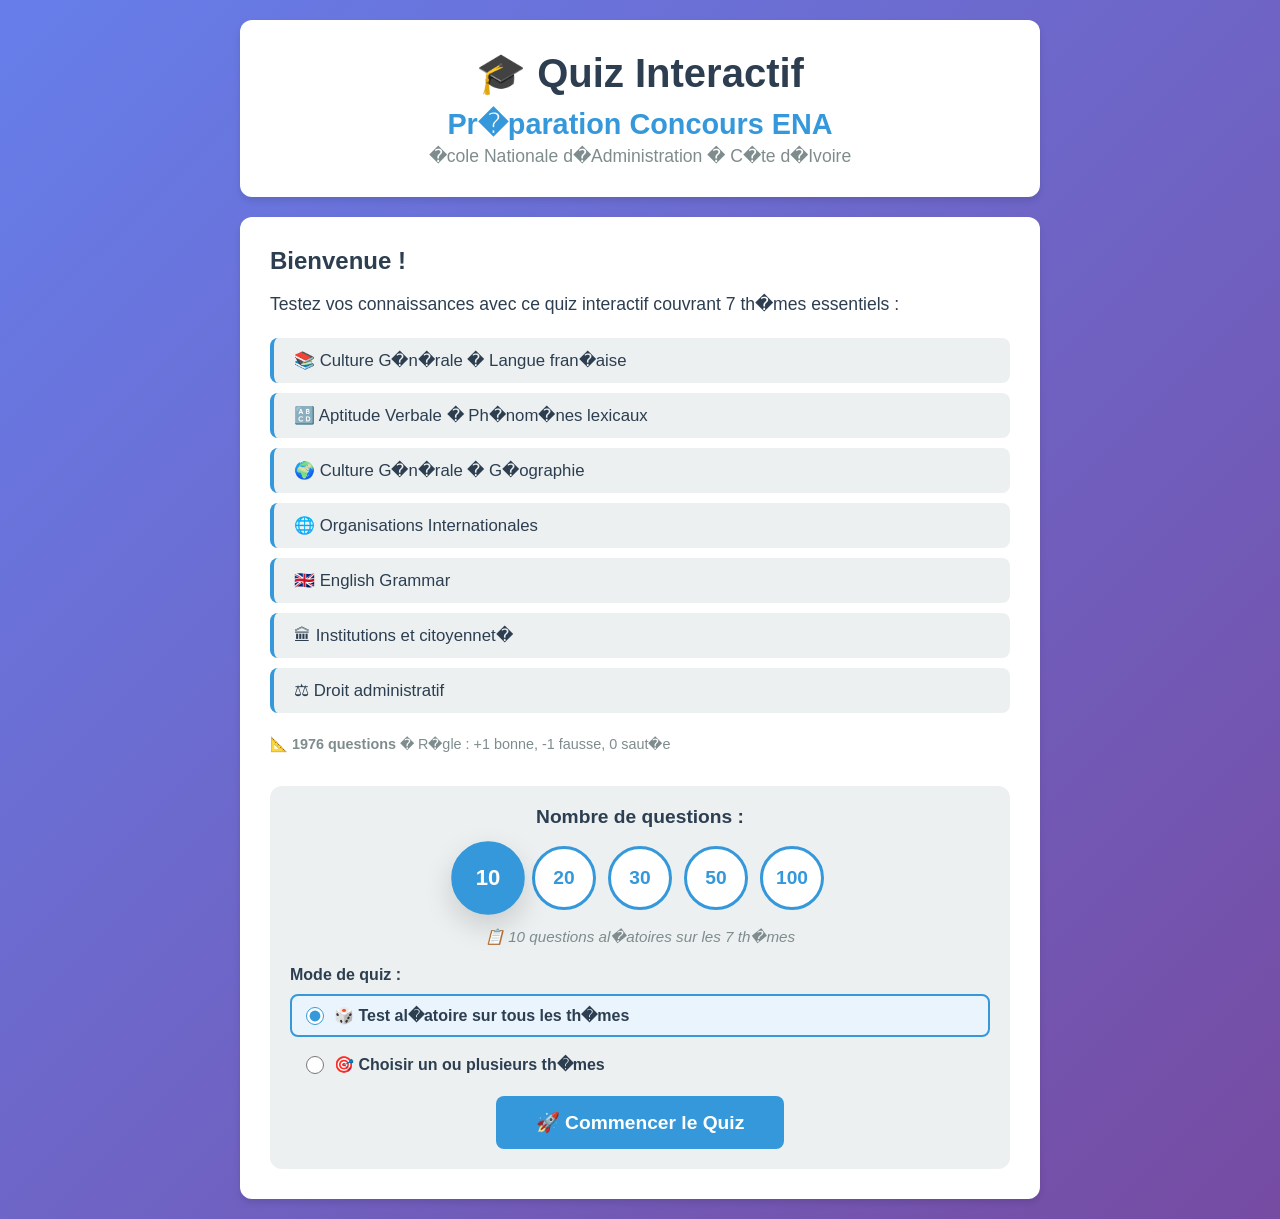
==== docs/index.html @ 9b7393ab "fix: update hardcoded total questions count to 1976 in HTML" ====
<!DOCTYPE html>
<html lang="fr">
<head>
    <meta charset="UTF-8">
    <meta name="viewport" content="width=device-width, initial-scale=1.0">
    <title>Quiz - Pr�paration Concours ENA</title>
    <link rel="stylesheet" href="style.css">
</head>
<body>
    <div class="container">
        <!-- Page d accueil -->
        <div id="home-page" class="page active">
            <div class="header">
                <h1>&#127891; Quiz Interactif</h1>
                <h2>Pr�paration Concours ENA</h2>
                <p class="subtitle">�cole Nationale d�Administration � C�te d�Ivoire</p>
            </div>
            
            <div class="content">
                <div class="welcome-box">
                    <h3>Bienvenue !</h3>
                    <p>Testez vos connaissances avec ce quiz interactif couvrant 7 th�mes essentiels :</p>
                    <ul class="themes-list">
                        <li>&#128218; Culture G�n�rale � Langue fran�aise</li>
                        <li>&#128288; Aptitude Verbale � Ph�nom�nes lexicaux</li>
                        <li>&#127757; Culture G�n�rale � G�ographie</li>
                        <li>&#127760; Organisations Internationales</li>
                        <li>&#127468;&#127463; English Grammar</li>
                        <li>&#127963; Institutions et citoyennet�</li>
                        <li>&#9878; Droit administratif</li>
                    </ul>
                    <p style="margin-top:12px;font-size:0.9em;color:#7f8c8d;">&#128208; <strong>1976 questions</strong> � R�gle : +1 bonne, -1 fausse, 0 saut�e</p>
                </div>
                
                <div class="start-box">
                    <label>Nombre de questions :</label>
                    <div class="question-count-options">
                        <button class="count-btn active" data-count="10">10</button>
                        <button class="count-btn" data-count="20">20</button>
                        <button class="count-btn" data-count="30">30</button>
                        <button class="count-btn" data-count="50">50</button>
                        <button class="count-btn" data-count="100">100</button>
                    </div>
                    <p class="question-count-info" id="count-info">&#128203; 10 questions al�atoires sur les 7 th�mes</p>

                    <div class="quiz-mode-section">
                        <p><strong>Mode de quiz :</strong></p>
                        <label>
                            <input type="radio" name="quiz-mode" id="mode-random" value="random" checked>
                            &#127922; Test al�atoire sur tous les th�mes
                        </label>
                        <label>
                            <input type="radio" name="quiz-mode" id="mode-selected" value="selected">
                            &#127919; Choisir un ou plusieurs th�mes
                        </label>
                    </div>

                    <div id="theme-selection" class="theme-selection hidden">
                        <p><strong>Th�mes � inclure :</strong></p>
                        <label><input type="checkbox" class="theme-checkbox" value="Culture G�n�rale � Langue fran�aise"> Culture G�n�rale � Langue fran�aise</label>
                        <label><input type="checkbox" class="theme-checkbox" value="Aptitude Verbale � Ph�nom�nes lexicaux"> Aptitude Verbale � Ph�nom�nes lexicaux</label>
                        <label><input type="checkbox" class="theme-checkbox" value="Culture G�n�rale � G�ographie et connaissances"> Culture G�n�rale � G�ographie et connaissances</label>
                        <label><input type="checkbox" class="theme-checkbox" value="Organisations Internationales"> Organisations Internationales</label>
                        <label><input type="checkbox" class="theme-checkbox" value="English Grammar"> English Grammar</label>
                        <label><input type="checkbox" class="theme-checkbox" value="Culture G�n�rale � Institutions et citoyennet�"> Culture G�n�rale � Institutions et citoyennet�</label>
                        <label><input type="checkbox" class="theme-checkbox" value="Droit administratif"> Droit administratif</label>
                    </div>
                    
                    <button id="start-btn" class="btn btn-primary">
                        &#128640; Commencer le Quiz
                    </button>
                </div>
            </div>
        </div>

        <!-- Page du quiz -->
        <div id="quiz-page" class="page">
            <div class="header">
                <h1>&#127891; Quiz ENA</h1>
                <div class="progress-info">
                    <div class="progress-bar">
                        <div id="progress-fill" class="progress-fill"></div>
                    </div>
                    <p id="progress-text">Question 1/10</p>
                </div>
            </div>
            
            <div class="content">
                <div class="question-box">
                    <div class="theme-badge" id="theme-badge">Th�me</div>
                    <h3 id="question-text">Question...</h3>
                    
                    <div id="options-container" class="options-container">
                    </div>

                    <button id="skip-btn" class="btn btn-secondary" type="button">
                        &#9197; Je passe
                    </button>
                    
                    <div id="feedback-box" class="feedback-box hidden">
                        <div id="feedback-content"></div>
                        <button id="next-btn" class="btn btn-primary">
                            Question suivante ?
                        </button>
                    </div>
                </div>
                
                <div class="score-display">
                    <span id="current-score">Score : 0</span>
                </div>
            </div>
        </div>

        <!-- Page des r�sultats -->
        <div id="results-page" class="page">
            <div class="header">
                <h1>&#127881; Quiz Termin� !</h1>
            </div>
            
            <div class="content">
                <div class="results-box">
                    <div class="score-circle">
                        <div class="score-value" id="final-score">0/10</div>
                        <div class="score-percentage" id="final-percentage">0%</div>
                    </div>
                    
                    <p id="encouragement-message" class="message"></p>
                    
                    <div class="stats-section">
                        <h3>&#128200; Statistiques par th�me</h3>
                        <div id="themes-stats"></div>
                    </div>
                    
                    <div class="recap-section">
                        <h3>&#128203; R�capitulatif des r�ponses</h3>
                        <div id="answers-recap"></div>
                    </div>
                    
                    <div class="action-buttons">
                        <button id="retry-btn" class="btn btn-primary">
                            &#128260; Refaire un quiz
                        </button>
                    </div>
                </div>
            </div>
        </div>
    </div>

    <script src="quiz_data.js?v=20260827-1"></script>
    <script src="script.js?v=20260827-1"></script>
</body>
</html>
---- docs/style.css ----
/* Quiz ENA - Styles */

:root {
    --primary-color: #2c3e50;
    --secondary-color: #3498db;
    --success-color: #27ae60;
    --error-color: #e74c3c;
    --warning-color: #f39c12;
    --background: #ecf0f1;
    --white: #ffffff;
    --text-dark: #2c3e50;
    --text-light: #7f8c8d;
    --border-radius: 12px;
    --shadow: 0 4px 6px rgba(0, 0, 0, 0.1);
    --shadow-lg: 0 10px 25px rgba(0, 0, 0, 0.15);
}

* {
    margin: 0;
    padding: 0;
    box-sizing: border-box;
}

body {
    font-family: 'Segoe UI', Tahoma, Geneva, Verdana, sans-serif;
    background: linear-gradient(135deg, #667eea 0%, #764ba2 100%);
    min-height: 100vh;
    display: flex;
    align-items: center;
    justify-content: center;
    padding: 20px;
    color: var(--text-dark);
}

.container {
    width: 100%;
    max-width: 800px;
    margin: 0 auto;
}

.page {
    display: none;
    animation: fadeIn 0.5s ease-in;
}

.page.active {
    display: block;
}

@keyframes fadeIn {
    from {
        opacity: 0;
        transform: translateY(20px);
    }
    to {
        opacity: 1;
        transform: translateY(0);
    }
}

.header {
    background: var(--white);
    padding: 30px;
    border-radius: var(--border-radius);
    box-shadow: var(--shadow);
    text-align: center;
    margin-bottom: 20px;
}

.header h1 {
    color: var(--primary-color);
    font-size: 2.5em;
    margin-bottom: 10px;
}

.header h2 {
    color: var(--secondary-color);
    font-size: 1.8em;
    margin-bottom: 5px;
}

.subtitle {
    color: var(--text-light);
    font-size: 1.1em;
}

.content {
    background: var(--white);
    padding: 30px;
    border-radius: var(--border-radius);
    box-shadow: var(--shadow);
}

/* Page d'accueil */
.welcome-box {
    margin-bottom: 30px;
}

.welcome-box h3 {
    color: var(--primary-color);
    font-size: 1.5em;
    margin-bottom: 15px;
}

.welcome-box p {
    color: var(--text-dark);
    font-size: 1.1em;
    margin-bottom: 15px;
    line-height: 1.6;
}

.themes-list {
    list-style: none;
    margin: 20px 0;
}

.themes-list li {
    background: var(--background);
    padding: 12px 20px;
    margin: 10px 0;
    border-radius: 8px;
    font-size: 1.05em;
    border-left: 4px solid var(--secondary-color);
}

.start-box {
    text-align: center;
    padding: 20px;
    background: var(--background);
    border-radius: var(--border-radius);
}

.start-box label {
    display: block;
    font-size: 1.2em;
    color: var(--text-dark);
    margin-bottom: 10px;
    font-weight: 600;
}

.question-count-options {
    display: flex;
    justify-content: center;
    gap: 12px;
    margin: 18px 0;
    flex-wrap: wrap;
}

.count-btn {
    width: 64px;
    height: 64px;
    border-radius: 50%;
    border: 3px solid var(--secondary-color);
    background: var(--white);
    color: var(--secondary-color);
    font-size: 1.2em;
    font-weight: 700;
    cursor: pointer;
    transition: all 0.3s ease;
    display: flex;
    align-items: center;
    justify-content: center;
}

.count-btn:hover {
    background: var(--secondary-color);
    color: var(--white);
    transform: scale(1.1);
    box-shadow: var(--shadow);
}

.count-btn.active {
    background: var(--secondary-color);
    color: var(--white);
    transform: scale(1.15);
    box-shadow: var(--shadow-lg);
}

.question-count-info {
    color: var(--text-light);
    font-size: 0.95em;
    margin-bottom: 18px;
    font-style: italic;
}

.btn {
    padding: 15px 40px;
    font-size: 1.2em;
    border: none;
    border-radius: 8px;
    cursor: pointer;
    transition: all 0.3s ease;
    font-weight: 600;
}

.btn-primary {
    background: var(--secondary-color);
    color: var(--white);
}

.btn-primary:hover {
    background: #2980b9;
    transform: translateY(-2px);
    box-shadow: var(--shadow-lg);
}

/* Barre de progression */
.progress-info {
    margin-top: 20px;
}

.progress-bar {
    width: 100%;
    height: 30px;
    background: var(--background);
    border-radius: 15px;
    overflow: hidden;
    margin-bottom: 10px;
}

.progress-fill {
    height: 100%;
    background: linear-gradient(90deg, var(--secondary-color), var(--success-color));
    transition: width 0.5s ease;
    width: 0%;
}

#progress-text {
    color: var(--text-light);
    font-size: 1.1em;
    font-weight: 600;
}

/* Questions */
.question-box {
    margin-bottom: 20px;
}

.theme-badge {
    display: inline-block;
    background: var(--secondary-color);
    color: var(--white);
    padding: 8px 16px;
    border-radius: 20px;
    font-size: 0.9em;
    margin-bottom: 15px;
}

#question-text {
    font-size: 1.4em;
    color: var(--primary-color);
    margin-bottom: 25px;
    line-height: 1.5;
}

.options-container {
    display: flex;
    flex-direction: column;
    gap: 15px;
}

.option-btn {
    width: 100%;
    padding: 18px 25px;
    font-size: 1.1em;
    text-align: left;
    background: var(--background);
    border: 2px solid transparent;
    border-radius: 10px;
    cursor: pointer;
    transition: all 0.3s ease;
    color: var(--text-dark);
}

.option-btn:hover {
    background: #d5dbdb;
    border-color: var(--secondary-color);
    transform: translateX(5px);
}

.option-btn.correct {
    background: var(--success-color);
    color: var(--white);
    border-color: var(--success-color);
}

.option-btn.incorrect {
    background: var(--error-color);
    color: var(--white);
    border-color: var(--error-color);
}

.option-btn:disabled {
    cursor: not-allowed;
    opacity: 0.7;
}

/* Feedback */
.feedback-box {
    margin-top: 25px;
    padding: 20px;
    border-radius: var(--border-radius);
    animation: slideDown 0.4s ease;
}

.feedback-box.hidden {
    display: none;
}

@keyframes slideDown {
    from {
        opacity: 0;
        transform: translateY(-10px);
    }
    to {
        opacity: 1;
        transform: translateY(0);
    }
}

.feedback-box.correct {
    background: #d4edda;
    border: 2px solid var(--success-color);
}

.feedback-box.incorrect {
    background: #f8d7da;
    border: 2px solid var(--error-color);
}

#feedback-content {
    margin-bottom: 15px;
}

.feedback-title {
    font-size: 1.3em;
    font-weight: 600;
    margin-bottom: 10px;
}

.feedback-text {
    font-size: 1.05em;
    line-height: 1.5;
}

/* Score */
.score-display {
    text-align: center;
    padding: 15px;
    background: var(--background);
    border-radius: var(--border-radius);
    font-size: 1.3em;
    font-weight: 600;
    color: var(--primary-color);
}

/* Résultats */
.results-box {
    text-align: center;
}

.score-circle {
    width: 200px;
    height: 200px;
    margin: 30px auto;
    border-radius: 50%;
    background: linear-gradient(135deg, var(--secondary-color), var(--success-color));
    display: flex;
    flex-direction: column;
    align-items: center;
    justify-content: center;
    color: var(--white);
    box-shadow: var(--shadow-lg);
}

.score-value {
    font-size: 2.5em;
    font-weight: 700;
}

.score-percentage {
    font-size: 1.5em;
    margin-top: 5px;
}

.message {
    font-size: 1.3em;
    color: var(--primary-color);
    margin: 20px 0;
    font-weight: 600;
}

/* Statistiques */
.stats-section, .recap-section {
    margin: 30px 0;
    text-align: left;
}

.stats-section h3, .recap-section h3 {
    color: var(--primary-color);
    font-size: 1.4em;
    margin-bottom: 15px;
    text-align: center;
}

.theme-stat {
    background: var(--background);
    padding: 15px;
    margin: 10px 0;
    border-radius: 8px;
    display: flex;
    justify-content: space-between;
    align-items: center;
}

.theme-name {
    font-weight: 600;
    color: var(--text-dark);
}

.theme-score {
    color: var(--secondary-color);
    font-weight: 600;
}

/* Récapitulatif */
.answer-item {
    background: var(--background);
    padding: 15px;
    margin: 10px 0;
    border-radius: 8px;
    border-left: 4px solid var(--text-light);
}

.answer-item.correct {
    border-left-color: var(--success-color);
}

.answer-item.incorrect {
    border-left-color: var(--error-color);
}

.answer-header {
    display: flex;
    justify-content: space-between;
    align-items: center;
    margin-bottom: 8px;
}

.answer-status {
    font-size: 1.2em;
}

.answer-question {
    font-weight: 600;
    color: var(--text-dark);
    margin-bottom: 8px;
}

.answer-detail {
    font-size: 0.95em;
    color: var(--text-light);
}

.action-buttons {
    margin-top: 30px;
}

/* Responsive */
@media (max-width: 768px) {
    .header h1 {
        font-size: 1.8em;
    }
    
    .header h2 {
        font-size: 1.3em;
    }
    
    #question-text {
        font-size: 1.2em;
    }
    
    .option-btn {
        font-size: 1em;
        padding: 15px 20px;
    }
    
    .score-circle {
        width: 150px;
        height: 150px;
    }
    
    .score-value {
        font-size: 2em;
    }
}

/* ===== Quiz Mode & Theme Selection ===== */
.hidden {
    display: none !important;
}

.quiz-mode-section {
    margin: 20px 0 10px;
    text-align: left;
}

.quiz-mode-section p {
    font-size: 1em;
    color: var(--text-dark);
    margin-bottom: 10px;
}

.quiz-mode-section label {
    display: flex;
    align-items: center;
    gap: 10px;
    padding: 10px 14px;
    margin: 6px 0;
    background: var(--background);
    border-radius: 8px;
    cursor: pointer;
    font-size: 1em;
    transition: background 0.2s;
    border: 2px solid transparent;
}

.quiz-mode-section label:hover {
    background: #dfe6e9;
}

.quiz-mode-section input[type="radio"] {
    accent-color: var(--secondary-color);
    width: 18px;
    height: 18px;
    cursor: pointer;
}

.quiz-mode-section input[type="radio"]:checked + span,
.quiz-mode-section label:has(input:checked) {
    border-color: var(--secondary-color);
    background: #eaf4fd;
    font-weight: 600;
}

.theme-selection {
    margin: 10px 0 16px;
    padding: 14px 18px;
    background: #f8f9fa;
    border-radius: 10px;
    border: 2px dashed #bdc3c7;
    text-align: left;
}

.theme-selection p {
    font-size: 0.95em;
    color: var(--text-dark);
    font-weight: 600;
    margin-bottom: 10px;
}

.theme-selection label {
    display: flex;
    align-items: center;
    gap: 10px;
    padding: 8px 10px;
    margin: 4px 0;
    border-radius: 6px;
    cursor: pointer;
    font-size: 0.95em;
    transition: background 0.15s;
}

.theme-selection label:hover {
    background: #dfe6e9;
}

.theme-selection input[type="checkbox"] {
    accent-color: var(--secondary-color);
    width: 17px;
    height: 17px;
    cursor: pointer;
}

.theme-selection label:has(input:checked) {
    background: #eaf4fd;
    font-weight: 600;
    color: #2980b9;
}
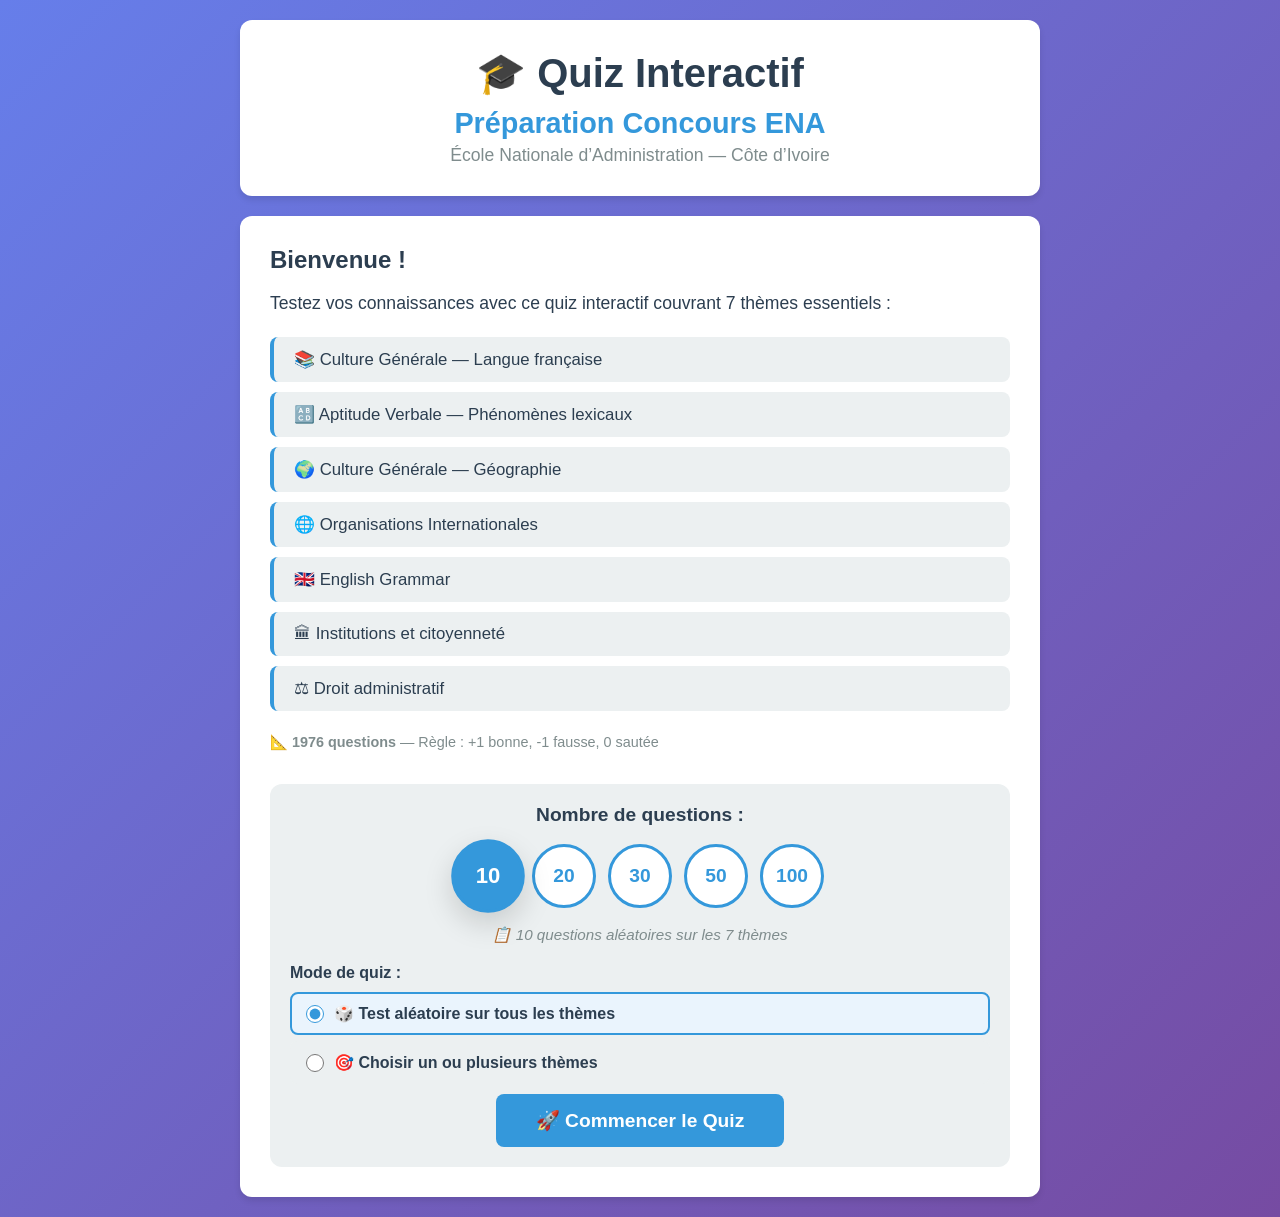
==== commit f5922bbf: "fix: restore UTF-8 encoding in HTML files" ====
--- a/docs/index.html
+++ b/docs/index.html
@@ -3,7 +3,7 @@
 <head>
     <meta charset="UTF-8">
     <meta name="viewport" content="width=device-width, initial-scale=1.0">
-    <title>Quiz - Pr�paration Concours ENA</title>
+    <title>Quiz - Préparation Concours ENA</title>
     <link rel="stylesheet" href="style.css">
 </head>
 <body>
@@ -12,24 +12,24 @@
         <div id="home-page" class="page active">
             <div class="header">
                 <h1>&#127891; Quiz Interactif</h1>
-                <h2>Pr�paration Concours ENA</h2>
-                <p class="subtitle">�cole Nationale d�Administration � C�te d�Ivoire</p>
+                <h2>Préparation Concours ENA</h2>
+                <p class="subtitle">École Nationale d’Administration — Côte d’Ivoire</p>
             </div>
             
             <div class="content">
                 <div class="welcome-box">
                     <h3>Bienvenue !</h3>
-                    <p>Testez vos connaissances avec ce quiz interactif couvrant 7 th�mes essentiels :</p>
+                    <p>Testez vos connaissances avec ce quiz interactif couvrant 7 thèmes essentiels :</p>
                     <ul class="themes-list">
-                        <li>&#128218; Culture G�n�rale � Langue fran�aise</li>
-                        <li>&#128288; Aptitude Verbale � Ph�nom�nes lexicaux</li>
-                        <li>&#127757; Culture G�n�rale � G�ographie</li>
+                        <li>&#128218; Culture Générale — Langue française</li>
+                        <li>&#128288; Aptitude Verbale — Phénomènes lexicaux</li>
+                        <li>&#127757; Culture Générale — Géographie</li>
                         <li>&#127760; Organisations Internationales</li>
                         <li>&#127468;&#127463; English Grammar</li>
-                        <li>&#127963; Institutions et citoyennet�</li>
+                        <li>&#127963; Institutions et citoyenneté</li>
                         <li>&#9878; Droit administratif</li>
                     </ul>
-                    <p style="margin-top:12px;font-size:0.9em;color:#7f8c8d;">&#128208; <strong>1976 questions</strong> � R�gle : +1 bonne, -1 fausse, 0 saut�e</p>
+                    <p style="margin-top:12px;font-size:0.9em;color:#7f8c8d;">&#128208; <strong>1976 questions</strong> — Règle : +1 bonne, -1 fausse, 0 sautée</p>
                 </div>
                 
                 <div class="start-box">
@@ -41,28 +41,28 @@
                         <button class="count-btn" data-count="50">50</button>
                         <button class="count-btn" data-count="100">100</button>
                     </div>
-                    <p class="question-count-info" id="count-info">&#128203; 10 questions al�atoires sur les 7 th�mes</p>
+                    <p class="question-count-info" id="count-info">&#128203; 10 questions aléatoires sur les 7 thèmes</p>
 
                     <div class="quiz-mode-section">
                         <p><strong>Mode de quiz :</strong></p>
                         <label>
                             <input type="radio" name="quiz-mode" id="mode-random" value="random" checked>
-                            &#127922; Test al�atoire sur tous les th�mes
+                            &#127922; Test aléatoire sur tous les thèmes
                         </label>
                         <label>
                             <input type="radio" name="quiz-mode" id="mode-selected" value="selected">
-                            &#127919; Choisir un ou plusieurs th�mes
+                            &#127919; Choisir un ou plusieurs thèmes
                         </label>
                     </div>
 
                     <div id="theme-selection" class="theme-selection hidden">
-                        <p><strong>Th�mes � inclure :</strong></p>
-                        <label><input type="checkbox" class="theme-checkbox" value="Culture G�n�rale � Langue fran�aise"> Culture G�n�rale � Langue fran�aise</label>
-                        <label><input type="checkbox" class="theme-checkbox" value="Aptitude Verbale � Ph�nom�nes lexicaux"> Aptitude Verbale � Ph�nom�nes lexicaux</label>
-                        <label><input type="checkbox" class="theme-checkbox" value="Culture G�n�rale � G�ographie et connaissances"> Culture G�n�rale � G�ographie et connaissances</label>
+                        <p><strong>Thèmes à inclure :</strong></p>
+                        <label><input type="checkbox" class="theme-checkbox" value="Culture Générale — Langue française"> Culture Générale — Langue française</label>
+                        <label><input type="checkbox" class="theme-checkbox" value="Aptitude Verbale — Phénomènes lexicaux"> Aptitude Verbale — Phénomènes lexicaux</label>
+                        <label><input type="checkbox" class="theme-checkbox" value="Culture Générale — Géographie et connaissances"> Culture Générale — Géographie et connaissances</label>
                         <label><input type="checkbox" class="theme-checkbox" value="Organisations Internationales"> Organisations Internationales</label>
                         <label><input type="checkbox" class="theme-checkbox" value="English Grammar"> English Grammar</label>
-                        <label><input type="checkbox" class="theme-checkbox" value="Culture G�n�rale � Institutions et citoyennet�"> Culture G�n�rale � Institutions et citoyennet�</label>
+                        <label><input type="checkbox" class="theme-checkbox" value="Culture Générale — Institutions et citoyenneté"> Culture Générale — Institutions et citoyenneté</label>
                         <label><input type="checkbox" class="theme-checkbox" value="Droit administratif"> Droit administratif</label>
                     </div>
                     
@@ -87,7 +87,7 @@
             
             <div class="content">
                 <div class="question-box">
-                    <div class="theme-badge" id="theme-badge">Th�me</div>
+                    <div class="theme-badge" id="theme-badge">Thème</div>
                     <h3 id="question-text">Question...</h3>
                     
                     <div id="options-container" class="options-container">
@@ -111,10 +111,10 @@
             </div>
         </div>
 
-        <!-- Page des r�sultats -->
+        <!-- Page des résultats -->
         <div id="results-page" class="page">
             <div class="header">
-                <h1>&#127881; Quiz Termin� !</h1>
+                <h1>&#127881; Quiz Terminé !</h1>
             </div>
             
             <div class="content">
@@ -127,12 +127,12 @@
                     <p id="encouragement-message" class="message"></p>
                     
                     <div class="stats-section">
-                        <h3>&#128200; Statistiques par th�me</h3>
+                        <h3>&#128200; Statistiques par thème</h3>
                         <div id="themes-stats"></div>
                     </div>
                     
                     <div class="recap-section">
-                        <h3>&#128203; R�capitulatif des r�ponses</h3>
+                        <h3>&#128203; Récapitulatif des réponses</h3>
                         <div id="answers-recap"></div>
                     </div>
                     
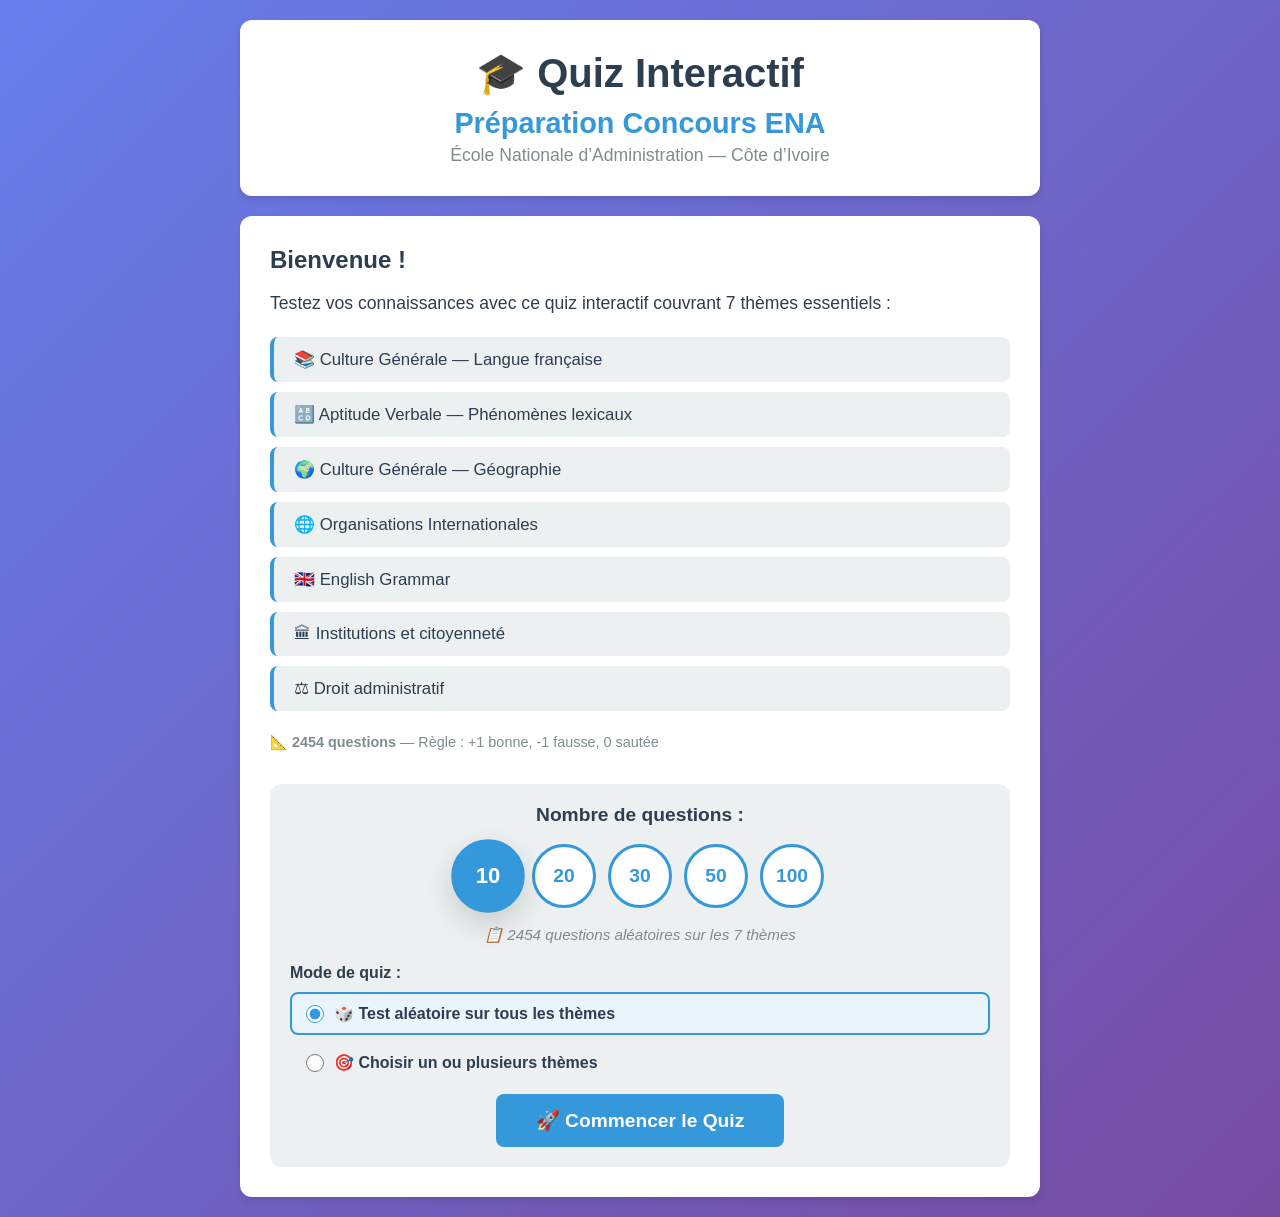
==== commit d03a465c: "fix(audit): correct UA 6 languages fact, clean 287 letter formats, add 1182 option prefixes, remove " ====
--- a/docs/index.html
+++ b/docs/index.html
@@ -29,7 +29,7 @@
                         <li>&#127963; Institutions et citoyenneté</li>
                         <li>&#9878; Droit administratif</li>
                     </ul>
-                    <p style="margin-top:12px;font-size:0.9em;color:#7f8c8d;">&#128208; <strong>1976 questions</strong> — Règle : +1 bonne, -1 fausse, 0 sautée</p>
+                    <p style="margin-top:12px;font-size:0.9em;color:#7f8c8d;">&#128208; <strong>2454 questions</strong> — Règle : +1 bonne, -1 fausse, 0 sautée</p>
                 </div>
                 
                 <div class="start-box">
@@ -41,7 +41,7 @@
                         <button class="count-btn" data-count="50">50</button>
                         <button class="count-btn" data-count="100">100</button>
                     </div>
-                    <p class="question-count-info" id="count-info">&#128203; 10 questions aléatoires sur les 7 thèmes</p>
+                    <p class="question-count-info" id="count-info">&#128203; 2454 questions aléatoires sur les 7 thèmes</p>
 
                     <div class="quiz-mode-section">
                         <p><strong>Mode de quiz :</strong></p>
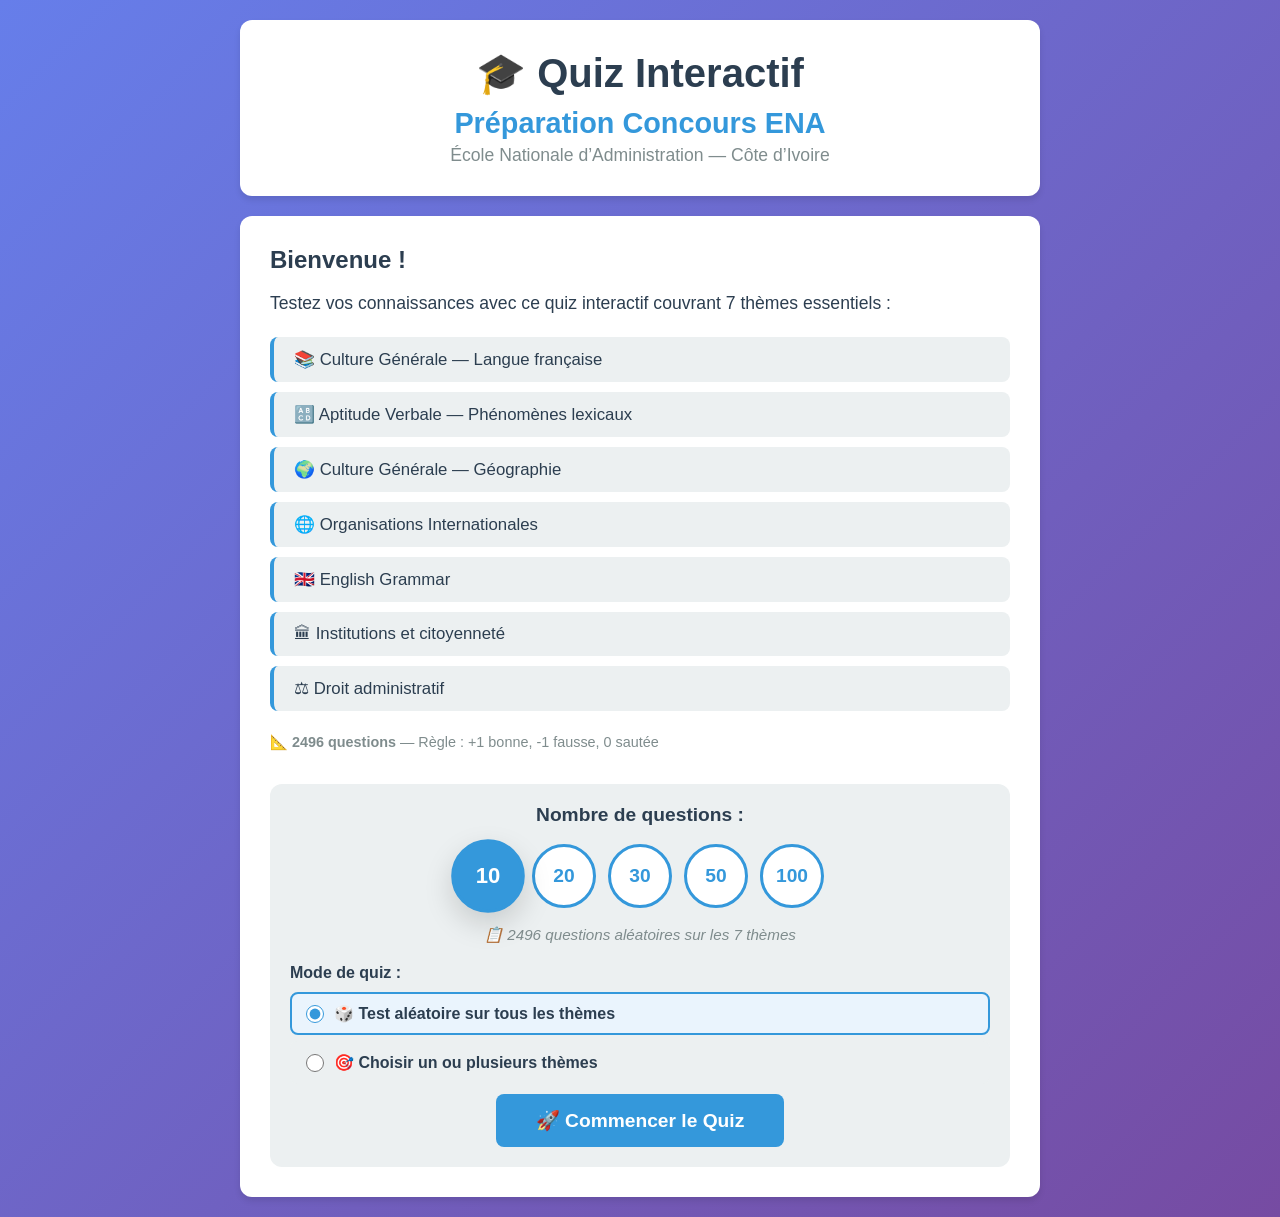
==== commit b79fc005: "fix(audit): complete Culture G factual audit, fix Oligui N'Guema/INSP/Ballon d'Or facts, preserve al" ====
--- a/docs/index.html
+++ b/docs/index.html
@@ -29,7 +29,7 @@
                         <li>&#127963; Institutions et citoyenneté</li>
                         <li>&#9878; Droit administratif</li>
                     </ul>
-                    <p style="margin-top:12px;font-size:0.9em;color:#7f8c8d;">&#128208; <strong>2454 questions</strong> — Règle : +1 bonne, -1 fausse, 0 sautée</p>
+                    <p style="margin-top:12px;font-size:0.9em;color:#7f8c8d;">&#128208; <strong>2496 questions</strong> — Règle : +1 bonne, -1 fausse, 0 sautée</p>
                 </div>
                 
                 <div class="start-box">
@@ -41,7 +41,7 @@
                         <button class="count-btn" data-count="50">50</button>
                         <button class="count-btn" data-count="100">100</button>
                     </div>
-                    <p class="question-count-info" id="count-info">&#128203; 2454 questions aléatoires sur les 7 thèmes</p>
+                    <p class="question-count-info" id="count-info">&#128203; 2496 questions aléatoires sur les 7 thèmes</p>
 
                     <div class="quiz-mode-section">
                         <p><strong>Mode de quiz :</strong></p>
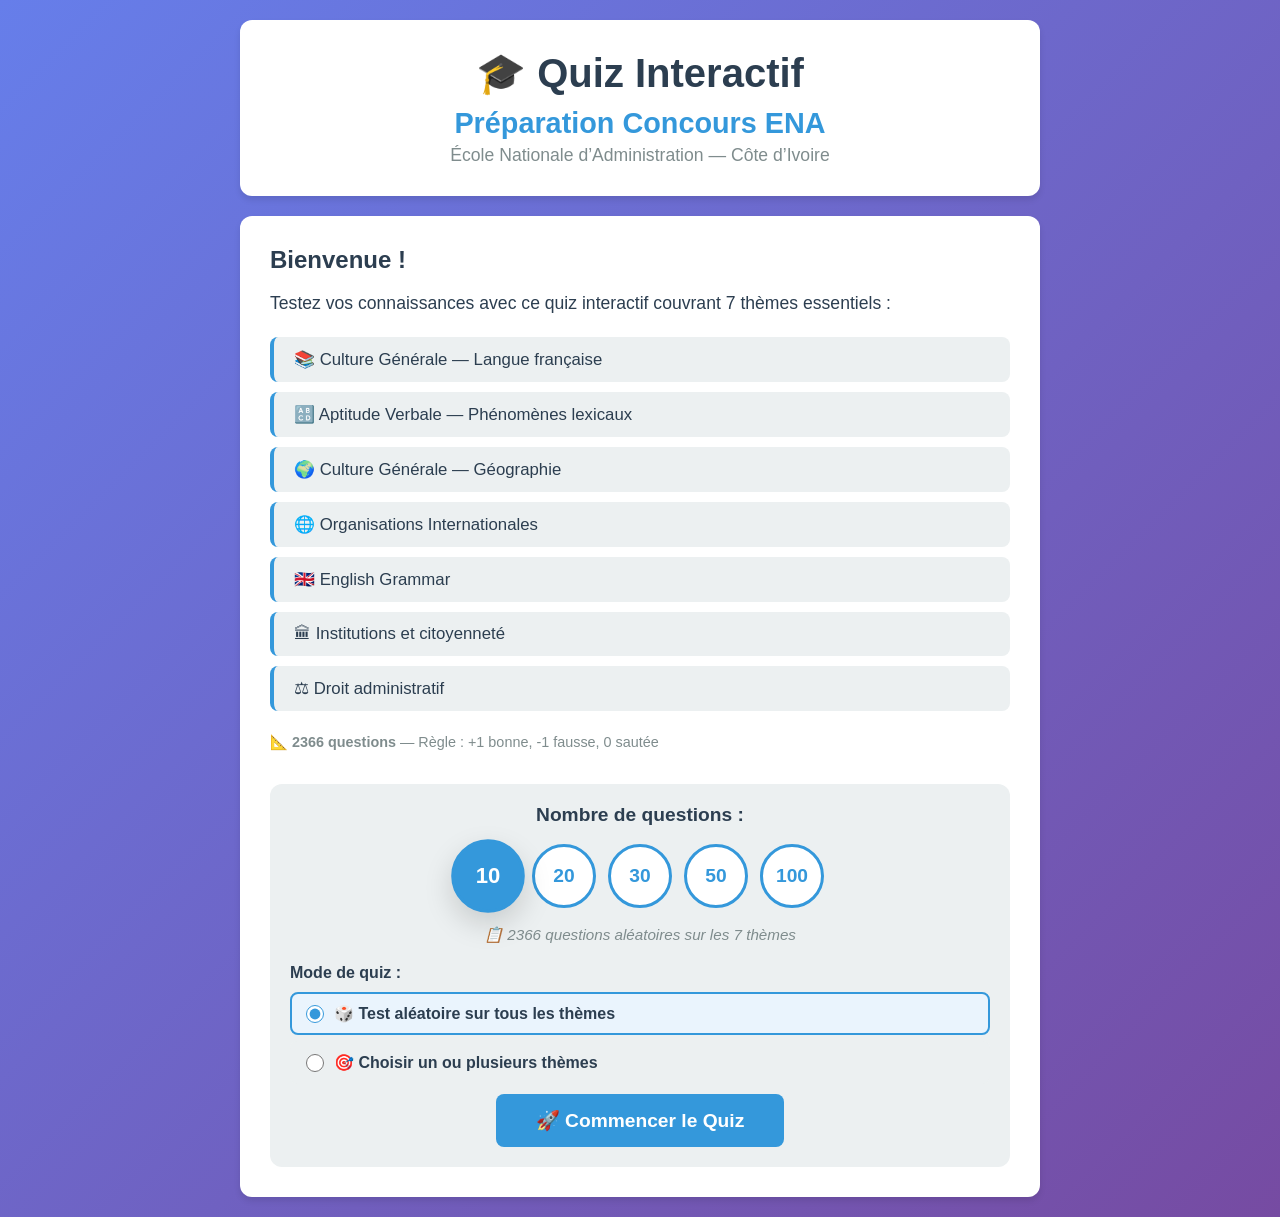
==== commit cab170ab: "fix(quiz): purge all 130 dummy placeholder questions (A) A, B) B) and update total to 2366 valid que" ====
--- a/docs/index.html
+++ b/docs/index.html
@@ -29,7 +29,7 @@
                         <li>&#127963; Institutions et citoyenneté</li>
                         <li>&#9878; Droit administratif</li>
                     </ul>
-                    <p style="margin-top:12px;font-size:0.9em;color:#7f8c8d;">&#128208; <strong>2496 questions</strong> — Règle : +1 bonne, -1 fausse, 0 sautée</p>
+                    <p style="margin-top:12px;font-size:0.9em;color:#7f8c8d;">&#128208; <strong>2366 questions</strong> — Règle : +1 bonne, -1 fausse, 0 sautée</p>
                 </div>
                 
                 <div class="start-box">
@@ -41,7 +41,7 @@
                         <button class="count-btn" data-count="50">50</button>
                         <button class="count-btn" data-count="100">100</button>
                     </div>
-                    <p class="question-count-info" id="count-info">&#128203; 2496 questions aléatoires sur les 7 thèmes</p>
+                    <p class="question-count-info" id="count-info">&#128203; 2366 questions aléatoires sur les 7 thèmes</p>
 
                     <div class="quiz-mode-section">
                         <p><strong>Mode de quiz :</strong></p>
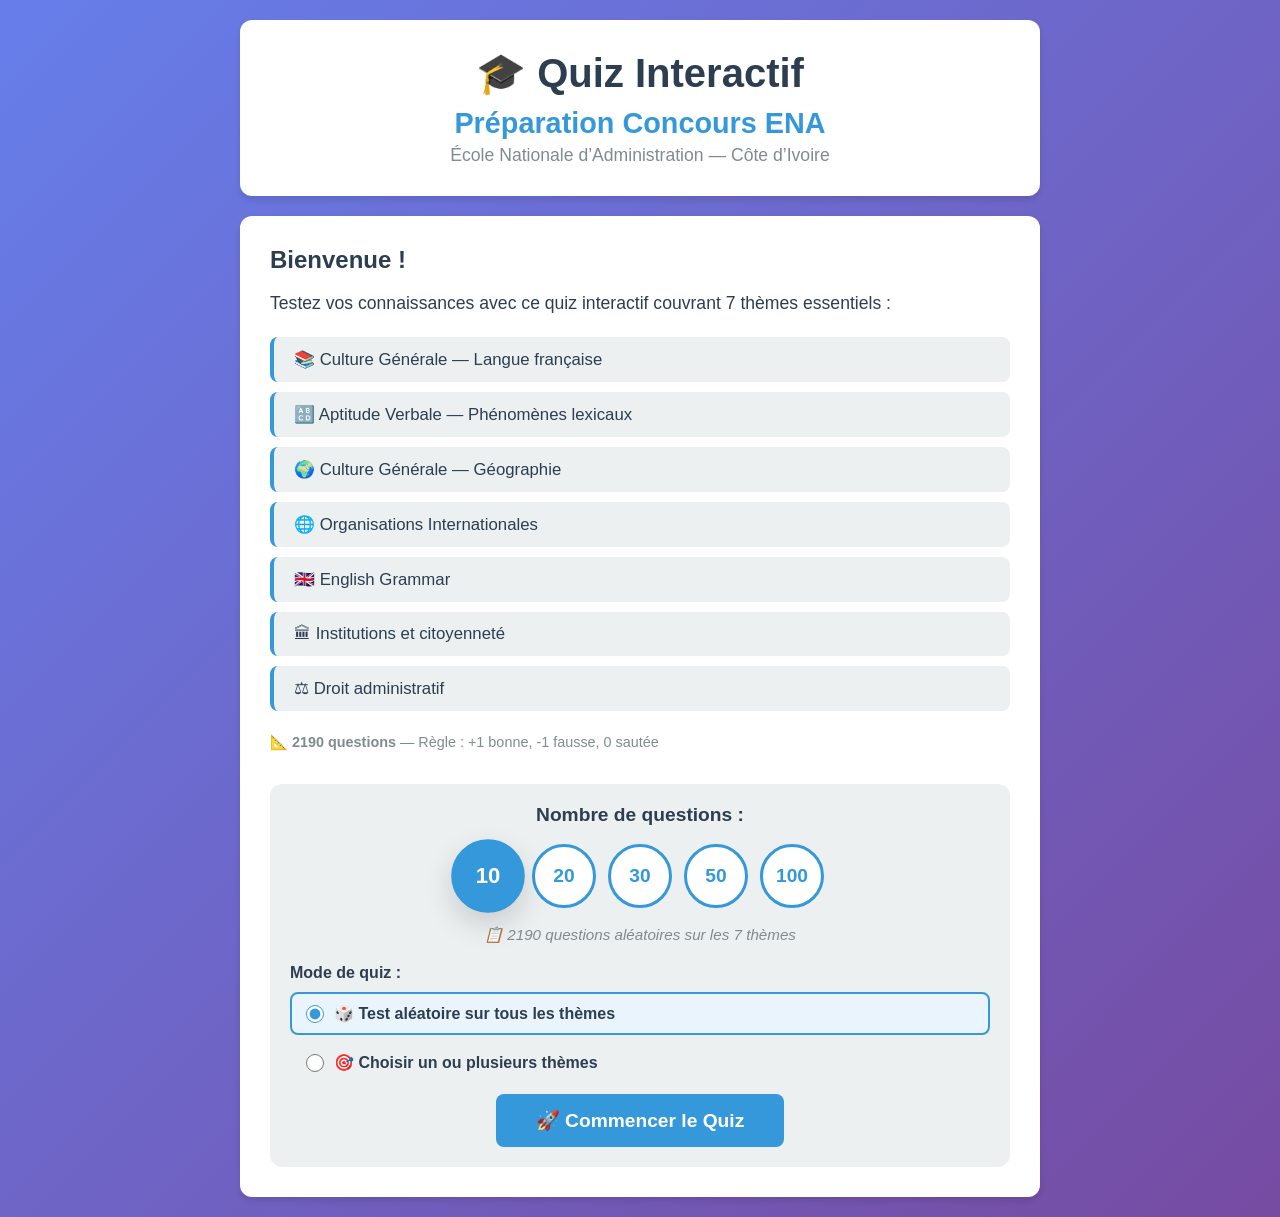
==== commit 092286d4: "feat(droit-admin): replace THEME_7 with 220 100% Ivorian Cas Pratiques based on DATA/ PDF courses" ====
--- a/docs/index.html
+++ b/docs/index.html
@@ -29,7 +29,7 @@
                         <li>&#127963; Institutions et citoyenneté</li>
                         <li>&#9878; Droit administratif</li>
                     </ul>
-                    <p style="margin-top:12px;font-size:0.9em;color:#7f8c8d;">&#128208; <strong>2366 questions</strong> — Règle : +1 bonne, -1 fausse, 0 sautée</p>
+                    <p style="margin-top:12px;font-size:0.9em;color:#7f8c8d;">&#128208; <strong>2190 questions</strong> — Règle : +1 bonne, -1 fausse, 0 sautée</p>
                 </div>
                 
                 <div class="start-box">
@@ -41,7 +41,7 @@
                         <button class="count-btn" data-count="50">50</button>
                         <button class="count-btn" data-count="100">100</button>
                     </div>
-                    <p class="question-count-info" id="count-info">&#128203; 2366 questions aléatoires sur les 7 thèmes</p>
+                    <p class="question-count-info" id="count-info">&#128203; 2190 questions aléatoires sur les 7 thèmes</p>
 
                     <div class="quiz-mode-section">
                         <p><strong>Mode de quiz :</strong></p>
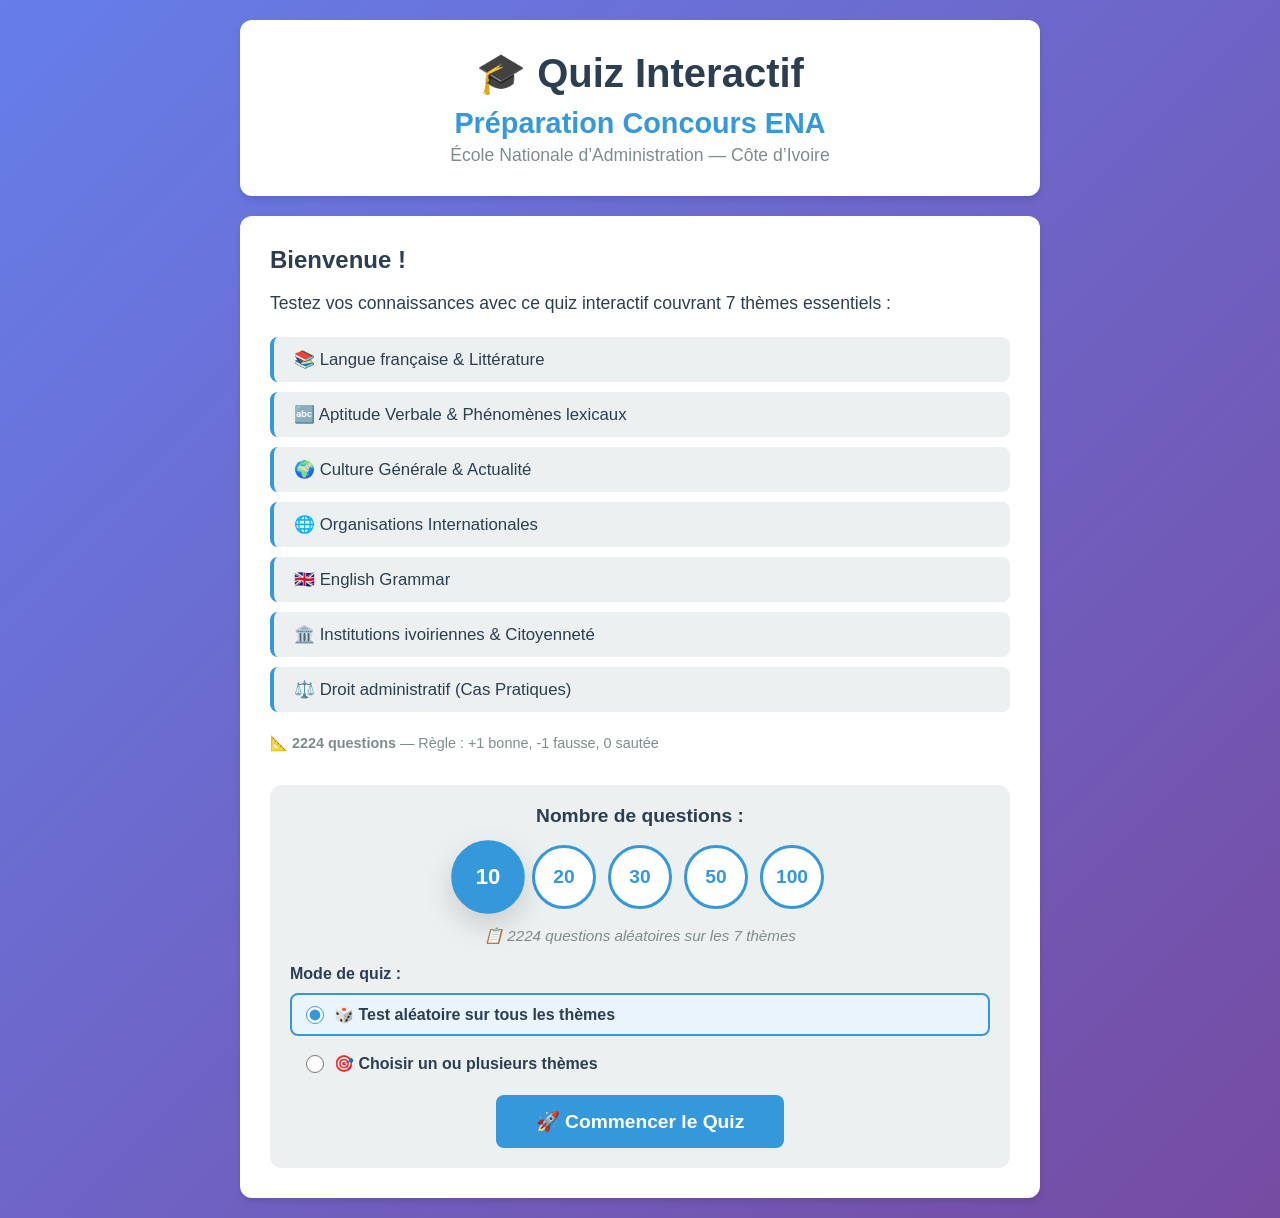
==== commit 2dc18abb: "fix(ui): update home page theme list names + question count (2190->2224)" ====
--- a/docs/index.html
+++ b/docs/index.html
@@ -21,15 +21,15 @@
                     <h3>Bienvenue !</h3>
                     <p>Testez vos connaissances avec ce quiz interactif couvrant 7 thèmes essentiels :</p>
                     <ul class="themes-list">
-                        <li>&#128218; Culture Générale — Langue française</li>
-                        <li>&#128288; Aptitude Verbale — Phénomènes lexicaux</li>
-                        <li>&#127757; Culture Générale — Géographie</li>
-                        <li>&#127760; Organisations Internationales</li>
-                        <li>&#127468;&#127463; English Grammar</li>
-                        <li>&#127963; Institutions et citoyenneté</li>
-                        <li>&#9878; Droit administratif</li>
+                        <li>📚 Langue française &amp; Littérature</li>
+                        <li>🔤 Aptitude Verbale &amp; Phénomènes lexicaux</li>
+                        <li>🌍 Culture Générale &amp; Actualité</li>
+                        <li>🌐 Organisations Internationales</li>
+                        <li>🇬🇧 English Grammar</li>
+                        <li>🏛️ Institutions ivoiriennes &amp; Citoyenneté</li>
+                        <li>⚖️ Droit administratif (Cas Pratiques)</li>
                     </ul>
-                    <p style="margin-top:12px;font-size:0.9em;color:#7f8c8d;">&#128208; <strong>2190 questions</strong> — Règle : +1 bonne, -1 fausse, 0 sautée</p>
+                    <p style="margin-top:12px;font-size:0.9em;color:#7f8c8d;">&#128208; <strong>2224 questions</strong> — Règle : +1 bonne, -1 fausse, 0 sautée</p>
                 </div>
                 
                 <div class="start-box">
@@ -41,7 +41,7 @@
                         <button class="count-btn" data-count="50">50</button>
                         <button class="count-btn" data-count="100">100</button>
                     </div>
-                    <p class="question-count-info" id="count-info">&#128203; 2190 questions aléatoires sur les 7 thèmes</p>
+                    <p class="question-count-info" id="count-info">&#128203; 2224 questions aléatoires sur les 7 thèmes</p>
 
                     <div class="quiz-mode-section">
                         <p><strong>Mode de quiz :</strong></p>
@@ -57,13 +57,13 @@
 
                     <div id="theme-selection" class="theme-selection hidden">
                         <p><strong>Thèmes à inclure :</strong></p>
-                        <label><input type="checkbox" class="theme-checkbox" value="Culture Générale — Langue française"> Culture Générale — Langue française</label>
-                        <label><input type="checkbox" class="theme-checkbox" value="Aptitude Verbale — Phénomènes lexicaux"> Aptitude Verbale — Phénomènes lexicaux</label>
-                        <label><input type="checkbox" class="theme-checkbox" value="Culture Générale — Géographie et connaissances"> Culture Générale — Géographie et connaissances</label>
-                        <label><input type="checkbox" class="theme-checkbox" value="Organisations Internationales"> Organisations Internationales</label>
-                        <label><input type="checkbox" class="theme-checkbox" value="English Grammar"> English Grammar</label>
-                        <label><input type="checkbox" class="theme-checkbox" value="Culture Générale — Institutions et citoyenneté"> Culture Générale — Institutions et citoyenneté</label>
-                        <label><input type="checkbox" class="theme-checkbox" value="Droit administratif"> Droit administratif</label>
+                        <label><input type="checkbox" class="theme-checkbox" value="Langue française & Littérature"> 📚 Langue française & Littérature</label>
+                        <label><input type="checkbox" class="theme-checkbox" value="Aptitude Verbale & Phénomènes lexicaux"> 🔤 Aptitude Verbale & Phénomènes lexicaux</label>
+                        <label><input type="checkbox" class="theme-checkbox" value="Culture Générale & Actualité"> 🌍 Culture Générale & Actualité</label>
+                        <label><input type="checkbox" class="theme-checkbox" value="Organisations Internationales"> 🌐 Organisations Internationales</label>
+                        <label><input type="checkbox" class="theme-checkbox" value="English Grammar"> 🇬🇧 English Grammar</label>
+                        <label><input type="checkbox" class="theme-checkbox" value="Institutions ivoiriennes & Citoyenneté"> 🏛️ Institutions ivoiriennes & Citoyenneté</label>
+                        <label><input type="checkbox" class="theme-checkbox" value="Droit administratif"> ⚖️ Droit administratif (Cas Pratiques)</label>
                     </div>
                     
                     <button id="start-btn" class="btn btn-primary">
--- a/docs/style.css
+++ b/docs/style.css
@@ -328,6 +328,11 @@
     border: 2px solid var(--error-color);
 }
 
+.feedback-box.bonus {
+    background: #f0eeff;
+    border: 2px solid #7c6fcd;
+}
+
 #feedback-content {
     margin-bottom: 15px;
 }
